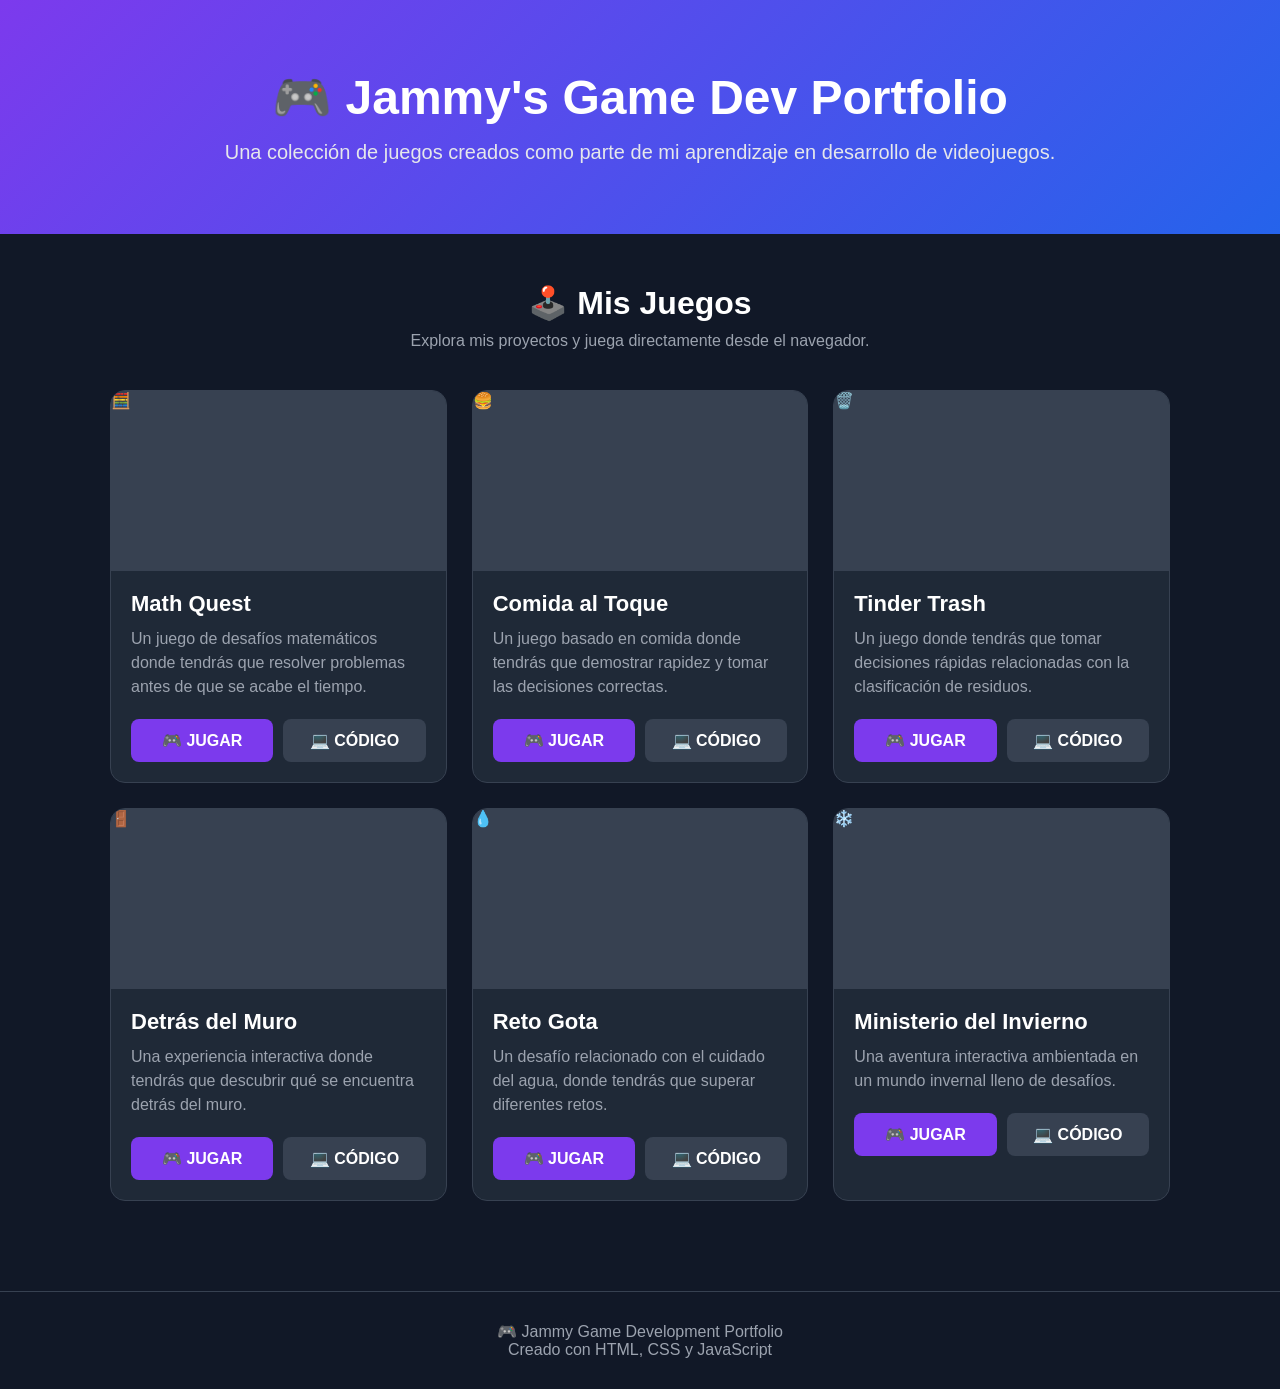
==== index.html @ d9eba64d "Create index.html" ====
<!DOCTYPE html>
<html lang="es">
<head>
    <meta charset="UTF-8">
    <meta name="viewport" content="width=device-width, initial-scale=1.0">

    <title>Jammy - Game Development Portfolio</title>

    <style>
        * {
            margin: 0;
            padding: 0;
            box-sizing: border-box;
        }

        body {
            font-family: Arial, sans-serif;
            background: #111827;
            color: white;
        }

        header {
            text-align: center;
            padding: 70px 20px;
            background: linear-gradient(135deg, #7c3aed, #2563eb);
        }

        header h1 {
            font-size: 48px;
            margin-bottom: 15px;
        }

        header p {
            font-size: 20px;
            color: #e5e7eb;
        }

        .container {
            max-width: 1100px;
            margin: auto;
            padding: 50px 20px;
        }

        .titulo {
            text-align: center;
            margin-bottom: 40px;
        }

        .titulo h2 {
            font-size: 32px;
            margin-bottom: 10px;
        }

        .titulo p {
            color: #9ca3af;
        }

        .games {
            display: grid;
            grid-template-columns: repeat(auto-fit, minmax(280px, 1fr));
            gap: 25px;
        }

        .game {
            background: #1f2937;
            border-radius: 15px;
            overflow: hidden;
            border: 1px solid #374151;
            transition: transform 0.3s, box-shadow 0.3s;
        }

        .game:hover {
            transform: translateY(-8px);
            box-shadow: 0 15px 30px rgba(0, 0, 0, 0.4);
        }

        .game-image {
            width: 100%;
            height: 180px;
            object-fit: cover;
            background: #374151;
        }

        .game-content {
            padding: 20px;
        }

        .game-content h3 {
            font-size: 22px;
            margin-bottom: 10px;
        }

        .game-content p {
            color: #9ca3af;
            line-height: 1.5;
            margin-bottom: 20px;
        }

        .buttons {
            display: flex;
            gap: 10px;
        }

        .btn {
            flex: 1;
            text-align: center;
            padding: 12px;
            border-radius: 8px;
            text-decoration: none;
            font-weight: bold;
            transition: 0.2s;
        }

        .play {
            background: #7c3aed;
            color: white;
        }

        .play:hover {
            background: #6d28d9;
        }

        .code {
            background: #374151;
            color: white;
        }

        .code:hover {
            background: #4b5563;
        }

        footer {
            text-align: center;
            padding: 30px;
            color: #9ca3af;
            border-top: 1px solid #374151;
            margin-top: 40px;
        }

        @media (max-width: 600px) {

            header h1 {
                font-size: 34px;
            }

            header p {
                font-size: 16px;
            }

            .buttons {
                flex-direction: column;
            }
        }
    </style>
</head>

<body>

    <header>
        <h1>🎮 Jammy's Game Dev Portfolio</h1>

        <p>
            Una colección de juegos creados como parte de mi aprendizaje
            en desarrollo de videojuegos.
        </p>
    </header>


    <main class="container">

        <div class="titulo">
            <h2>🕹️ Mis Juegos</h2>

            <p>
                Explora mis proyectos y juega directamente desde el navegador.
            </p>
        </div>


        <section class="games">


            <!-- JUEGO 1 -->

            <article class="game">

                <div class="game-image">
                    🧮
                </div>

                <div class="game-content">

                    <h3>Math Quest</h3>

                    <p>
                        Un juego de desafíos matemáticos donde tendrás que
                        resolver problemas antes de que se acabe el tiempo.
                    </p>

                    <div class="buttons">

                        <a
                            class="btn play"
                            href="games/01-math-quest/project/"
                        >
                            🎮 JUGAR
                        </a>

                        <a
                            class="btn code"
                            href="https://github.com/Jammy-QRA/Jammy_game_dev_repository/tree/main/games/01-math-quest"
                            target="_blank"
                        >
                            💻 CÓDIGO
                        </a>

                    </div>

                </div>

            </article>


            <!-- JUEGO 2 -->

            <article class="game">

                <div class="game-image">
                    🍔
                </div>

                <div class="game-content">

                    <h3>Comida al Toque</h3>

                    <p>
                        Un juego basado en comida donde tendrás que demostrar
                        rapidez y tomar las decisiones correctas.
                    </p>

                    <div class="buttons">

                        <a
                            class="btn play"
                            href="games/02-comida-al-toque/project/comida_al_toque.html"
                        >
                            🎮 JUGAR
                        </a>

                        <a
                            class="btn code"
                            href="https://github.com/Jammy-QRA/Jammy_game_dev_repository/tree/main/games/02-comida-al-toque"
                            target="_blank"
                        >
                            💻 CÓDIGO
                        </a>

                    </div>

                </div>

            </article>


            <!-- JUEGO 3 -->

            <article class="game">

                <div class="game-image">
                    🗑️
                </div>

                <div class="game-content">

                    <h3>Tinder Trash</h3>

                    <p>
                        Un juego donde tendrás que tomar decisiones rápidas
                        relacionadas con la clasificación de residuos.
                    </p>

                    <div class="buttons">

                        <a
                            class="btn play"
                            href="games/03-tinder-trash/project/tinder_trash%20(1).html"
                        >
                            🎮 JUGAR
                        </a>

                        <a
                            class="btn code"
                            href="https://github.com/Jammy-QRA/Jammy_game_dev_repository/tree/main/games/03-tinder-trash"
                            target="_blank"
                        >
                            💻 CÓDIGO
                        </a>

                    </div>

                </div>

            </article>


            <!-- JUEGO 4 -->

            <article class="game">

                <div class="game-image">
                    🚪
                </div>

                <div class="game-content">

                    <h3>Detrás del Muro</h3>

                    <p>
                        Una experiencia interactiva donde tendrás que
                        descubrir qué se encuentra detrás del muro.
                    </p>

                    <div class="buttons">

                        <a
                            class="btn play"
                            href="games/04-detras-del-muro/project/detras-del-muro.html"
                        >
                            🎮 JUGAR
                        </a>

                        <a
                            class="btn code"
                            href="https://github.com/Jammy-QRA/Jammy_game_dev_repository/tree/main/games/04-detras-del-muro"
                            target="_blank"
                        >
                            💻 CÓDIGO
                        </a>

                    </div>

                </div>

            </article>


            <!-- JUEGO 5 -->

            <article class="game">

                <div class="game-image">
                    💧
                </div>

                <div class="game-content">

                    <h3>Reto Gota</h3>

                    <p>
                        Un desafío relacionado con el cuidado del agua,
                        donde tendrás que superar diferentes retos.
                    </p>

                    <div class="buttons">

                        <a
                            class="btn play"
                            href="games/05-reto-gota/project/reto-gota_mejorado.html"
                        >
                            🎮 JUGAR
                        </a>

                        <a
                            class="btn code"
                            href="https://github.com/Jammy-QRA/Jammy_game_dev_repository/tree/main/games/05-reto-gota"
                            target="_blank"
                        >
                            💻 CÓDIGO
                        </a>

                    </div>

                </div>

            </article>


            <!-- JUEGO 6 -->

            <article class="game">

                <div class="game-image">
                    ❄️
                </div>

                <div class="game-content">

                    <h3>Ministerio del Invierno</h3>

                    <p>
                        Una aventura interactiva ambientada en un mundo
                        invernal lleno de desafíos.
                    </p>

                    <div class="buttons">

                        <a
                            class="btn play"
                            href="games/06-ministerio-del-invierno/project/ministerio_del_invierno.html"
                        >
                            🎮 JUGAR
                        </a>

                        <a
                            class="btn code"
                            href="https://github.com/Jammy-QRA/Jammy_game_dev_repository/tree/main/games/06-ministerio-del-invierno"
                            target="_blank"
                        >
                            💻 CÓDIGO
                        </a>

                    </div>

                </div>

            </article>


        </section>

    </main>


    <footer>

        <p>
            🎮 Jammy Game Development Portfolio
        </p>

        <p>
            Creado con HTML, CSS y JavaScript
        </p>

    </footer>

</body>
</html>
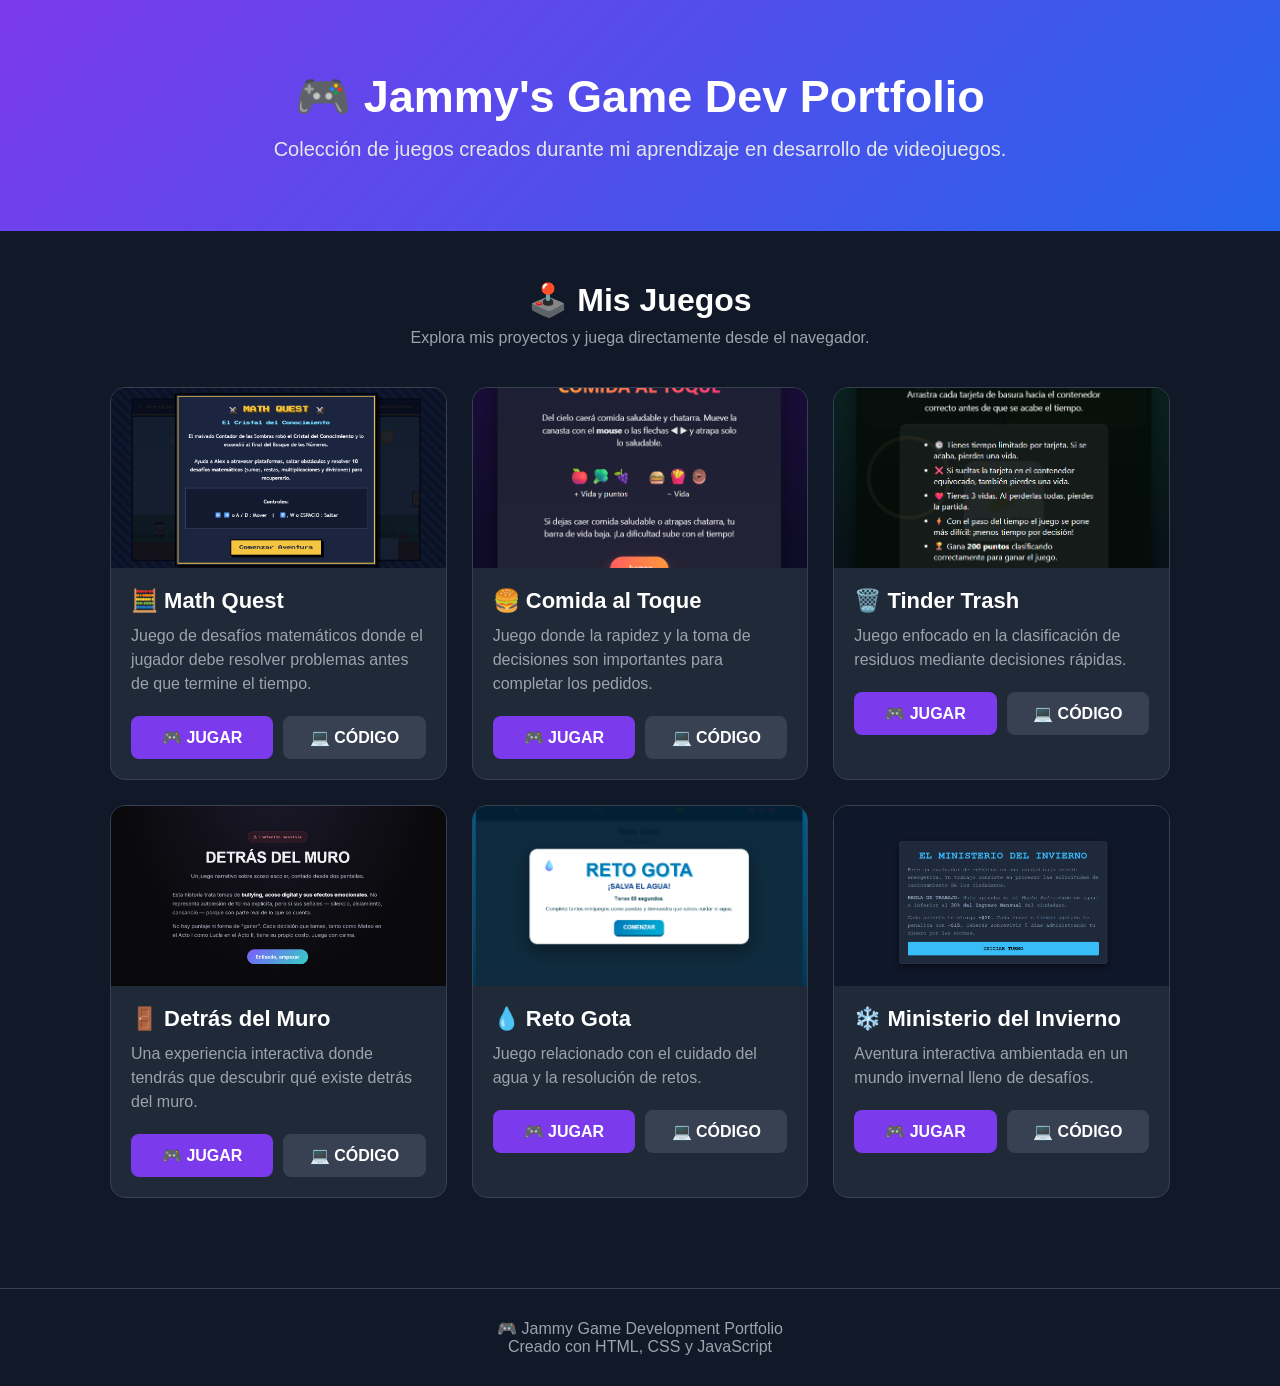
==== commit d26809c9: "Update index.html" ====
--- a/index.html
+++ b/index.html
@@ -1,447 +1,566 @@
 <!DOCTYPE html>
 <html lang="es">
 <head>
-    <meta charset="UTF-8">
-    <meta name="viewport" content="width=device-width, initial-scale=1.0">
-
-    <title>Jammy - Game Development Portfolio</title>
-
-    <style>
-        * {
-            margin: 0;
-            padding: 0;
-            box-sizing: border-box;
-        }
-
-        body {
-            font-family: Arial, sans-serif;
-            background: #111827;
-            color: white;
-        }
-
-        header {
-            text-align: center;
-            padding: 70px 20px;
-            background: linear-gradient(135deg, #7c3aed, #2563eb);
-        }
-
-        header h1 {
-            font-size: 48px;
-            margin-bottom: 15px;
-        }
-
-        header p {
-            font-size: 20px;
-            color: #e5e7eb;
-        }
-
-        .container {
-            max-width: 1100px;
-            margin: auto;
-            padding: 50px 20px;
-        }
-
-        .titulo {
-            text-align: center;
-            margin-bottom: 40px;
-        }
-
-        .titulo h2 {
-            font-size: 32px;
-            margin-bottom: 10px;
-        }
-
-        .titulo p {
-            color: #9ca3af;
-        }
-
-        .games {
-            display: grid;
-            grid-template-columns: repeat(auto-fit, minmax(280px, 1fr));
-            gap: 25px;
-        }
-
-        .game {
-            background: #1f2937;
-            border-radius: 15px;
-            overflow: hidden;
-            border: 1px solid #374151;
-            transition: transform 0.3s, box-shadow 0.3s;
-        }
-
-        .game:hover {
-            transform: translateY(-8px);
-            box-shadow: 0 15px 30px rgba(0, 0, 0, 0.4);
-        }
-
-        .game-image {
-            width: 100%;
-            height: 180px;
-            object-fit: cover;
-            background: #374151;
-        }
-
-        .game-content {
-            padding: 20px;
-        }
-
-        .game-content h3 {
-            font-size: 22px;
-            margin-bottom: 10px;
-        }
-
-        .game-content p {
-            color: #9ca3af;
-            line-height: 1.5;
-            margin-bottom: 20px;
-        }
-
-        .buttons {
-            display: flex;
-            gap: 10px;
-        }
-
-        .btn {
-            flex: 1;
-            text-align: center;
-            padding: 12px;
-            border-radius: 8px;
-            text-decoration: none;
-            font-weight: bold;
-            transition: 0.2s;
-        }
-
-        .play {
-            background: #7c3aed;
-            color: white;
-        }
-
-        .play:hover {
-            background: #6d28d9;
-        }
-
-        .code {
-            background: #374151;
-            color: white;
-        }
-
-        .code:hover {
-            background: #4b5563;
-        }
-
-        footer {
-            text-align: center;
-            padding: 30px;
-            color: #9ca3af;
-            border-top: 1px solid #374151;
-            margin-top: 40px;
-        }
-
-        @media (max-width: 600px) {
-
-            header h1 {
-                font-size: 34px;
-            }
-
-            header p {
-                font-size: 16px;
-            }
-
-            .buttons {
-                flex-direction: column;
-            }
-        }
-    </style>
+
+<meta charset="UTF-8">
+<meta name="viewport" content="width=device-width, initial-scale=1.0">
+
+<title>Jammy - Game Dev Portfolio</title>
+
+<style>
+
+*{
+    margin:0;
+    padding:0;
+    box-sizing:border-box;
+}
+
+body{
+    font-family:Arial, sans-serif;
+    background:#111827;
+    color:white;
+}
+
+
+header{
+
+    text-align:center;
+    padding:70px 20px;
+    background:linear-gradient(135deg,#7c3aed,#2563eb);
+
+}
+
+
+header h1{
+
+    font-size:45px;
+    margin-bottom:15px;
+
+}
+
+
+header p{
+
+    font-size:20px;
+    color:#e5e7eb;
+
+}
+
+
+
+.container{
+
+    max-width:1100px;
+    margin:auto;
+    padding:50px 20px;
+
+}
+
+
+
+.titulo{
+
+    text-align:center;
+    margin-bottom:40px;
+
+}
+
+
+.titulo h2{
+
+    font-size:32px;
+
+}
+
+
+.titulo p{
+
+    color:#9ca3af;
+    margin-top:10px;
+
+}
+
+
+
+.games{
+
+    display:grid;
+    grid-template-columns:repeat(auto-fit,minmax(280px,1fr));
+    gap:25px;
+
+}
+
+
+
+.game{
+
+    background:#1f2937;
+    border-radius:15px;
+    overflow:hidden;
+    border:1px solid #374151;
+    transition:0.3s;
+
+}
+
+
+
+.game:hover{
+
+    transform:translateY(-8px);
+    box-shadow:0 15px 30px rgba(0,0,0,0.4);
+
+}
+
+
+
+.game-image{
+
+    width:100%;
+    height:180px;
+    object-fit:cover;
+    display:block;
+
+}
+
+
+
+.game-content{
+
+    padding:20px;
+
+}
+
+
+.game-content h3{
+
+    font-size:22px;
+    margin-bottom:10px;
+
+}
+
+
+
+.game-content p{
+
+    color:#9ca3af;
+    line-height:1.5;
+    margin-bottom:20px;
+
+}
+
+
+
+.buttons{
+
+    display:flex;
+    gap:10px;
+
+}
+
+
+
+.btn{
+
+    flex:1;
+    text-align:center;
+    padding:12px;
+    border-radius:8px;
+    text-decoration:none;
+    font-weight:bold;
+
+}
+
+
+
+.play{
+
+    background:#7c3aed;
+    color:white;
+
+}
+
+
+
+.play:hover{
+
+    background:#6d28d9;
+
+}
+
+
+
+.code{
+
+    background:#374151;
+    color:white;
+
+}
+
+
+
+.code:hover{
+
+    background:#4b5563;
+
+}
+
+
+
+footer{
+
+    text-align:center;
+    padding:30px;
+    margin-top:40px;
+    border-top:1px solid #374151;
+    color:#9ca3af;
+
+}
+
+
+</style>
+
 </head>
 
+
 <body>
 
-    <header>
-        <h1>🎮 Jammy's Game Dev Portfolio</h1>
-
-        <p>
-            Una colección de juegos creados como parte de mi aprendizaje
-            en desarrollo de videojuegos.
-        </p>
-    </header>
-
-
-    <main class="container">
-
-        <div class="titulo">
-            <h2>🕹️ Mis Juegos</h2>
-
-            <p>
-                Explora mis proyectos y juega directamente desde el navegador.
-            </p>
-        </div>
-
-
-        <section class="games">
-
-
-            <!-- JUEGO 1 -->
-
-            <article class="game">
-
-                <div class="game-image">
-                    🧮
-                </div>
-
-                <div class="game-content">
-
-                    <h3>Math Quest</h3>
-
-                    <p>
-                        Un juego de desafíos matemáticos donde tendrás que
-                        resolver problemas antes de que se acabe el tiempo.
-                    </p>
-
-                    <div class="buttons">
-
-                        <a
-                            class="btn play"
-                            href="games/01-math-quest/project/"
-                        >
-                            🎮 JUGAR
-                        </a>
-
-                        <a
-                            class="btn code"
-                            href="https://github.com/Jammy-QRA/Jammy_game_dev_repository/tree/main/games/01-math-quest"
-                            target="_blank"
-                        >
-                            💻 CÓDIGO
-                        </a>
-
-                    </div>
-
-                </div>
-
-            </article>
-
-
-            <!-- JUEGO 2 -->
-
-            <article class="game">
-
-                <div class="game-image">
-                    🍔
-                </div>
-
-                <div class="game-content">
-
-                    <h3>Comida al Toque</h3>
-
-                    <p>
-                        Un juego basado en comida donde tendrás que demostrar
-                        rapidez y tomar las decisiones correctas.
-                    </p>
-
-                    <div class="buttons">
-
-                        <a
-                            class="btn play"
-                            href="games/02-comida-al-toque/project/comida_al_toque.html"
-                        >
-                            🎮 JUGAR
-                        </a>
-
-                        <a
-                            class="btn code"
-                            href="https://github.com/Jammy-QRA/Jammy_game_dev_repository/tree/main/games/02-comida-al-toque"
-                            target="_blank"
-                        >
-                            💻 CÓDIGO
-                        </a>
-
-                    </div>
-
-                </div>
-
-            </article>
-
-
-            <!-- JUEGO 3 -->
-
-            <article class="game">
-
-                <div class="game-image">
-                    🗑️
-                </div>
-
-                <div class="game-content">
-
-                    <h3>Tinder Trash</h3>
-
-                    <p>
-                        Un juego donde tendrás que tomar decisiones rápidas
-                        relacionadas con la clasificación de residuos.
-                    </p>
-
-                    <div class="buttons">
-
-                        <a
-                            class="btn play"
-                            href="games/03-tinder-trash/project/tinder_trash%20(1).html"
-                        >
-                            🎮 JUGAR
-                        </a>
-
-                        <a
-                            class="btn code"
-                            href="https://github.com/Jammy-QRA/Jammy_game_dev_repository/tree/main/games/03-tinder-trash"
-                            target="_blank"
-                        >
-                            💻 CÓDIGO
-                        </a>
-
-                    </div>
-
-                </div>
-
-            </article>
-
-
-            <!-- JUEGO 4 -->
-
-            <article class="game">
-
-                <div class="game-image">
-                    🚪
-                </div>
-
-                <div class="game-content">
-
-                    <h3>Detrás del Muro</h3>
-
-                    <p>
-                        Una experiencia interactiva donde tendrás que
-                        descubrir qué se encuentra detrás del muro.
-                    </p>
-
-                    <div class="buttons">
-
-                        <a
-                            class="btn play"
-                            href="games/04-detras-del-muro/project/detras-del-muro.html"
-                        >
-                            🎮 JUGAR
-                        </a>
-
-                        <a
-                            class="btn code"
-                            href="https://github.com/Jammy-QRA/Jammy_game_dev_repository/tree/main/games/04-detras-del-muro"
-                            target="_blank"
-                        >
-                            💻 CÓDIGO
-                        </a>
-
-                    </div>
-
-                </div>
-
-            </article>
-
-
-            <!-- JUEGO 5 -->
-
-            <article class="game">
-
-                <div class="game-image">
-                    💧
-                </div>
-
-                <div class="game-content">
-
-                    <h3>Reto Gota</h3>
-
-                    <p>
-                        Un desafío relacionado con el cuidado del agua,
-                        donde tendrás que superar diferentes retos.
-                    </p>
-
-                    <div class="buttons">
-
-                        <a
-                            class="btn play"
-                            href="games/05-reto-gota/project/reto-gota_mejorado.html"
-                        >
-                            🎮 JUGAR
-                        </a>
-
-                        <a
-                            class="btn code"
-                            href="https://github.com/Jammy-QRA/Jammy_game_dev_repository/tree/main/games/05-reto-gota"
-                            target="_blank"
-                        >
-                            💻 CÓDIGO
-                        </a>
-
-                    </div>
-
-                </div>
-
-            </article>
-
-
-            <!-- JUEGO 6 -->
-
-            <article class="game">
-
-                <div class="game-image">
-                    ❄️
-                </div>
-
-                <div class="game-content">
-
-                    <h3>Ministerio del Invierno</h3>
-
-                    <p>
-                        Una aventura interactiva ambientada en un mundo
-                        invernal lleno de desafíos.
-                    </p>
-
-                    <div class="buttons">
-
-                        <a
-                            class="btn play"
-                            href="games/06-ministerio-del-invierno/project/ministerio_del_invierno.html"
-                        >
-                            🎮 JUGAR
-                        </a>
-
-                        <a
-                            class="btn code"
-                            href="https://github.com/Jammy-QRA/Jammy_game_dev_repository/tree/main/games/06-ministerio-del-invierno"
-                            target="_blank"
-                        >
-                            💻 CÓDIGO
-                        </a>
-
-                    </div>
-
-                </div>
-
-            </article>
-
-
-        </section>
-
-    </main>
-
-
-    <footer>
-
-        <p>
-            🎮 Jammy Game Development Portfolio
-        </p>
-
-        <p>
-            Creado con HTML, CSS y JavaScript
-        </p>
-
-    </footer>
+
+<header>
+
+<h1>🎮 Jammy's Game Dev Portfolio</h1>
+
+<p>
+Colección de juegos creados durante mi aprendizaje en desarrollo de videojuegos.
+</p>
+
+</header>
+
+
+
+<main class="container">
+
+
+<div class="titulo">
+
+<h2>🕹️ Mis Juegos</h2>
+
+<p>
+Explora mis proyectos y juega directamente desde el navegador.
+</p>
+
+</div>
+
+
+
+<section class="games">
+
+
+
+<!-- MATH QUEST -->
+
+<article class="game">
+
+<img class="game-image"
+src="games/01-math-quest/games/01-math-quest/assets/screenshots/pantalla%20inicio.png">
+
+
+<div class="game-content">
+
+<h3>🧮 Math Quest</h3>
+
+<p>
+Juego de desafíos matemáticos donde el jugador debe resolver problemas antes de que termine el tiempo.
+</p>
+
+
+<div class="buttons">
+
+<a class="btn play"
+href="games/01-math-quest/project/">
+🎮 JUGAR
+</a>
+
+
+<a class="btn code"
+href="https://github.com/Jammy-QRA/Jammy_game_dev_repository/tree/main/games/01-math-quest"
+target="_blank">
+💻 CÓDIGO
+</a>
+
+
+</div>
+
+</div>
+
+</article>
+
+
+
+
+
+<!-- COMIDA AL TOQUE -->
+
+
+<article class="game">
+
+
+<img class="game-image"
+src="games/02-comida-al-toque/assets/screenshots/comida%20al%20toque%20inicio.png">
+
+
+
+<div class="game-content">
+
+<h3>🍔 Comida al Toque</h3>
+
+<p>
+Juego donde la rapidez y la toma de decisiones son importantes para completar los pedidos.
+</p>
+
+
+
+<div class="buttons">
+
+
+<a class="btn play"
+href="games/02-comida-al-toque/project/comida_al_toque.html">
+🎮 JUGAR
+</a>
+
+
+
+<a class="btn code"
+href="https://github.com/Jammy-QRA/Jammy_game_dev_repository/tree/main/games/02-comida-al-toque"
+target="_blank">
+💻 CÓDIGO
+</a>
+
+
+</div>
+
+</div>
+
+</article>
+
+
+
+
+
+<!-- TINDER TRASH -->
+
+
+<article class="game">
+
+
+<img class="game-image"
+src="games/03-tinder-trash/assets/screenshots/tinder%20trash%20inicio.png">
+
+
+
+<div class="game-content">
+
+<h3>🗑️ Tinder Trash</h3>
+
+
+<p>
+Juego enfocado en la clasificación de residuos mediante decisiones rápidas.
+</p>
+
+
+
+<div class="buttons">
+
+
+<a class="btn play"
+href="games/03-tinder-trash/project/tinder_trash%20(1).html">
+🎮 JUGAR
+</a>
+
+
+
+<a class="btn code"
+href="https://github.com/Jammy-QRA/Jammy_game_dev_repository/tree/main/games/03-tinder-trash"
+target="_blank">
+💻 CÓDIGO
+</a>
+
+
+</div>
+
+
+</div>
+
+
+</article>
+
+
+
+
+
+<!-- DETRAS DEL MURO -->
+
+
+<article class="game">
+
+
+<img class="game-image"
+src="games/04-detras-del-muro/assets/screenshots/detras%20del%20muro%20inicio.png">
+
+
+<div class="game-content">
+
+
+<h3>🚪 Detrás del Muro</h3>
+
+
+<p>
+Una experiencia interactiva donde tendrás que descubrir qué existe detrás del muro.
+</p>
+
+
+<div class="buttons">
+
+
+<a class="btn play"
+href="games/04-detras-del-muro/project/detras-del-muro.html">
+🎮 JUGAR
+</a>
+
+
+<a class="btn code"
+href="https://github.com/Jammy-QRA/Jammy_game_dev_repository/tree/main/games/04-detras-del-muro"
+target="_blank">
+💻 CÓDIGO
+</a>
+
+
+</div>
+
+
+</div>
+
+
+</article>
+
+
+
+
+
+<!-- RETO GOTA -->
+
+
+<article class="game">
+
+
+<img class="game-image"
+src="games/05-reto-gota/assets/screenshots/reto%20gota%20inicio.png">
+
+
+
+<div class="game-content">
+
+
+<h3>💧 Reto Gota</h3>
+
+
+<p>
+Juego relacionado con el cuidado del agua y la resolución de retos.
+</p>
+
+
+<div class="buttons">
+
+
+<a class="btn play"
+href="games/05-reto-gota/project/reto-gota_mejorado.html">
+🎮 JUGAR
+</a>
+
+
+<a class="btn code"
+href="https://github.com/Jammy-QRA/Jammy_game_dev_repository/tree/main/games/05-reto-gota"
+target="_blank">
+💻 CÓDIGO
+</a>
+
+
+</div>
+
+
+</div>
+
+
+</article>
+
+
+
+
+
+<!-- MINISTERIO DEL INVIERNO -->
+
+
+<article class="game">
+
+
+<img class="game-image"
+src="games/06-ministerio-del-invierno/assets/screenshots/mdi%20inicio.png">
+
+
+<div class="game-content">
+
+
+<h3>❄️ Ministerio del Invierno</h3>
+
+
+<p>
+Aventura interactiva ambientada en un mundo invernal lleno de desafíos.
+</p>
+
+
+<div class="buttons">
+
+
+<a class="btn play"
+href="games/06-ministerio-del-invierno/project/ministerio_del_invierno.html">
+🎮 JUGAR
+</a>
+
+
+<a class="btn code"
+href="https://github.com/Jammy-QRA/Jammy_game_dev_repository/tree/main/games/06-ministerio-del-invierno"
+target="_blank">
+💻 CÓDIGO
+</a>
+
+
+</div>
+
+
+</div>
+
+
+</article>
+
+
+
+</section>
+
+
+
+</main>
+
+
+
+<footer>
+
+<p>🎮 Jammy Game Development Portfolio</p>
+
+<p>Creado con HTML, CSS y JavaScript</p>
+
+
+</footer>
+
+
 
 </body>
 </html>
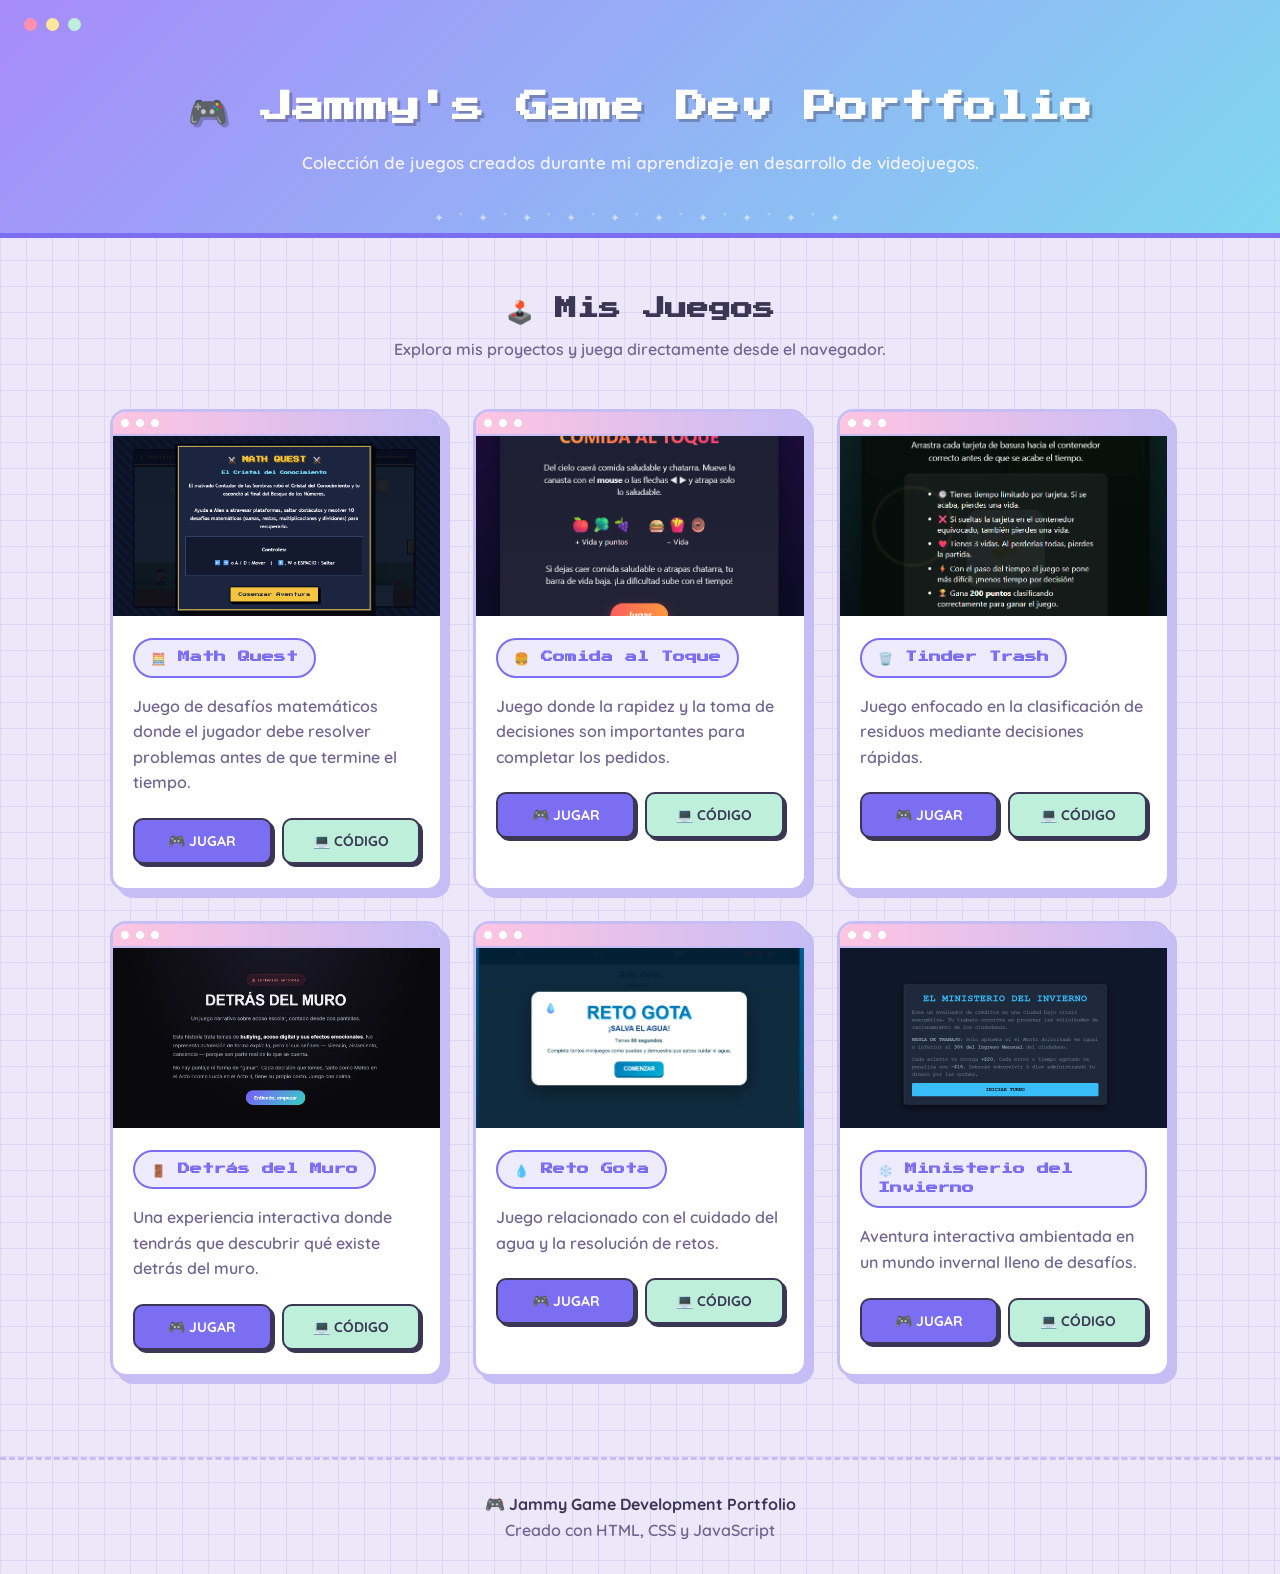
==== commit f278f9f8: "Refactor styles and improve layout in index.html" ====
--- a/index.html
+++ b/index.html
@@ -6,6 +6,10 @@
 <meta name="viewport" content="width=device-width, initial-scale=1.0">
 
 <title>Jammy - Game Dev Portfolio</title>
+
+<link rel="preconnect" href="https://fonts.googleapis.com">
+<link rel="preconnect" href="https://fonts.gstatic.com" crossorigin>
+<link href="https://fonts.googleapis.com/css2?family=Press+Start+2P&family=Quicksand:wght@500;600;700&display=swap" rel="stylesheet">
 
 <style>
 
@@ -15,34 +19,87 @@
     box-sizing:border-box;
 }
 
+:root{
+    --bg:#ECE8FA;
+    --grid-line:#DED6F7;
+    --purple:#7C6EF2;
+    --purple-soft:#C6BDF5;
+    --pink:#FFC4E1;
+    --mint:#BDEFDA;
+    --yellow:#FFE79A;
+    --ink:#3A3654;
+    --ink-soft:#6E6690;
+    --white:#FFFFFF;
+}
+
 body{
-    font-family:Arial, sans-serif;
-    background:#111827;
-    color:white;
+    font-family:'Quicksand', sans-serif;
+    background-color:var(--bg);
+    background-image:
+        linear-gradient(var(--grid-line) 1px, transparent 1px),
+        linear-gradient(90deg, var(--grid-line) 1px, transparent 1px);
+    background-size:26px 26px;
+    color:var(--ink);
 }
 
 
 header{
 
     text-align:center;
-    padding:70px 20px;
-    background:linear-gradient(135deg,#7c3aed,#2563eb);
-
+    padding:80px 20px 60px;
+    background:linear-gradient(135deg,#A78BFA,#7FD8F0);
+    border-bottom:5px solid var(--purple);
+    position:relative;
+    overflow:hidden;
+
+}
+
+header::before{
+    content:'';
+    position:absolute;
+    top:18px;
+    left:24px;
+    width:13px;
+    height:13px;
+    border-radius:50%;
+    background:#FF8FAE;
+    box-shadow:
+        22px 0 0 var(--yellow),
+        44px 0 0 var(--mint);
+}
+
+header::after{
+    content:'✦ ˚ ✦ ˚ ✦ ˚ ✦ ˚ ✦ ˚ ✦ ˚ ✦ ˚ ✦ ˚ ✦ ˚ ✦';
+    position:absolute;
+    bottom:8px;
+    left:0;
+    right:0;
+    text-align:center;
+    font-size:12px;
+    letter-spacing:6px;
+    color:rgba(255,255,255,0.55);
+    white-space:nowrap;
+    overflow:hidden;
 }
 
 
 header h1{
 
-    font-size:45px;
-    margin-bottom:15px;
+    font-family:'Press Start 2P', 'Arial', sans-serif;
+    font-size:32px;
+    line-height:1.7;
+    margin-bottom:18px;
+    color:#FFFFFF;
+    text-shadow:3px 3px 0 rgba(58,54,84,0.35);
 
 }
 
 
 header p{
 
-    font-size:20px;
-    color:#e5e7eb;
+    font-size:17px;
+    font-weight:600;
+    color:#F5F3FF;
 
 }
 
@@ -52,7 +109,7 @@
 
     max-width:1100px;
     margin:auto;
-    padding:50px 20px;
+    padding:60px 20px;
 
 }
 
@@ -61,22 +118,25 @@
 .titulo{
 
     text-align:center;
-    margin-bottom:40px;
+    margin-bottom:50px;
 
 }
 
 
 .titulo h2{
 
-    font-size:32px;
+    font-family:'Press Start 2P', 'Arial', sans-serif;
+    font-size:22px;
+    color:var(--ink);
 
 }
 
 
 .titulo p{
 
-    color:#9ca3af;
-    margin-top:10px;
+    color:var(--ink-soft);
+    margin-top:14px;
+    font-weight:600;
 
 }
 
@@ -86,7 +146,7 @@
 
     display:grid;
     grid-template-columns:repeat(auto-fit,minmax(280px,1fr));
-    gap:25px;
+    gap:30px;
 
 }
 
@@ -94,20 +154,38 @@
 
 .game{
 
-    background:#1f2937;
-    border-radius:15px;
+    background:var(--white);
+    border-radius:16px;
     overflow:hidden;
-    border:1px solid #374151;
-    transition:0.3s;
-
+    border:3px solid var(--purple-soft);
+    box-shadow:7px 7px 0 var(--purple-soft);
+    transition:0.2s ease;
+    outline:2px dashed transparent;
+    outline-offset:0px;
+
+}
+
+
+.game::before{
+    content:'';
+    display:block;
+    height:22px;
+    background-image:
+        radial-gradient(circle 4px at 12px 11px, #ffffff 99%, transparent 100%),
+        radial-gradient(circle 4px at 27px 11px, #ffffff 99%, transparent 100%),
+        radial-gradient(circle 4px at 42px 11px, #ffffff 99%, transparent 100%),
+        linear-gradient(90deg, var(--pink), var(--purple-soft));
+    border-bottom:2px solid var(--purple-soft);
 }
 
 
 
 .game:hover{
 
-    transform:translateY(-8px);
-    box-shadow:0 15px 30px rgba(0,0,0,0.4);
+    transform:translate(-4px,-4px);
+    box-shadow:11px 11px 0 var(--purple);
+    outline:2px dashed var(--ink);
+    outline-offset:5px;
 
 }
 
@@ -126,15 +204,23 @@
 
 .game-content{
 
-    padding:20px;
+    padding:22px 20px 24px;
 
 }
 
 
 .game-content h3{
 
-    font-size:22px;
-    margin-bottom:10px;
+    display:inline-block;
+    font-family:'Press Start 2P', 'Arial', sans-serif;
+    font-size:12px;
+    line-height:1.6;
+    color:var(--purple);
+    background:#EEEBFF;
+    border:2px solid var(--purple);
+    border-radius:20px;
+    padding:8px 16px;
+    margin-bottom:16px;
 
 }
 
@@ -142,9 +228,10 @@
 
 .game-content p{
 
-    color:#9ca3af;
-    line-height:1.5;
-    margin-bottom:20px;
+    color:var(--ink-soft);
+    font-weight:600;
+    line-height:1.6;
+    margin-bottom:22px;
 
 }
 
@@ -164,17 +251,31 @@
     flex:1;
     text-align:center;
     padding:12px;
-    border-radius:8px;
+    border-radius:10px;
     text-decoration:none;
-    font-weight:bold;
-
+    font-weight:700;
+    font-size:14px;
+    border:2px solid var(--ink);
+    box-shadow:3px 3px 0 var(--ink);
+    transition:0.15s ease;
+
+}
+
+.btn:hover{
+    transform:translate(-2px,-2px);
+    box-shadow:5px 5px 0 var(--ink);
+}
+
+.btn:active{
+    transform:translate(1px,1px);
+    box-shadow:1px 1px 0 var(--ink);
 }
 
 
 
 .play{
 
-    background:#7c3aed;
+    background:var(--purple);
     color:white;
 
 }
@@ -183,7 +284,7 @@
 
 .play:hover{
 
-    background:#6d28d9;
+    background:#6558E8;
 
 }
 
@@ -191,8 +292,8 @@
 
 .code{
 
-    background:#374151;
-    color:white;
+    background:var(--mint);
+    color:var(--ink);
 
 }
 
@@ -200,7 +301,7 @@
 
 .code:hover{
 
-    background:#4b5563;
+    background:#9DE6C4;
 
 }
 
@@ -209,11 +310,18 @@
 footer{
 
     text-align:center;
-    padding:30px;
-    margin-top:40px;
-    border-top:1px solid #374151;
-    color:#9ca3af;
-
+    padding:34px 20px;
+    margin-top:20px;
+    border-top:3px dashed var(--purple-soft);
+    color:var(--ink-soft);
+    font-weight:600;
+
+}
+
+footer p:first-child{
+    color:var(--ink);
+    font-weight:700;
+    margin-bottom:6px;
 }
 
 
@@ -359,6 +467,7 @@
 
 <div class="game-content">
 
+
 <h3>🗑️ Tinder Trash</h3>
 
 
